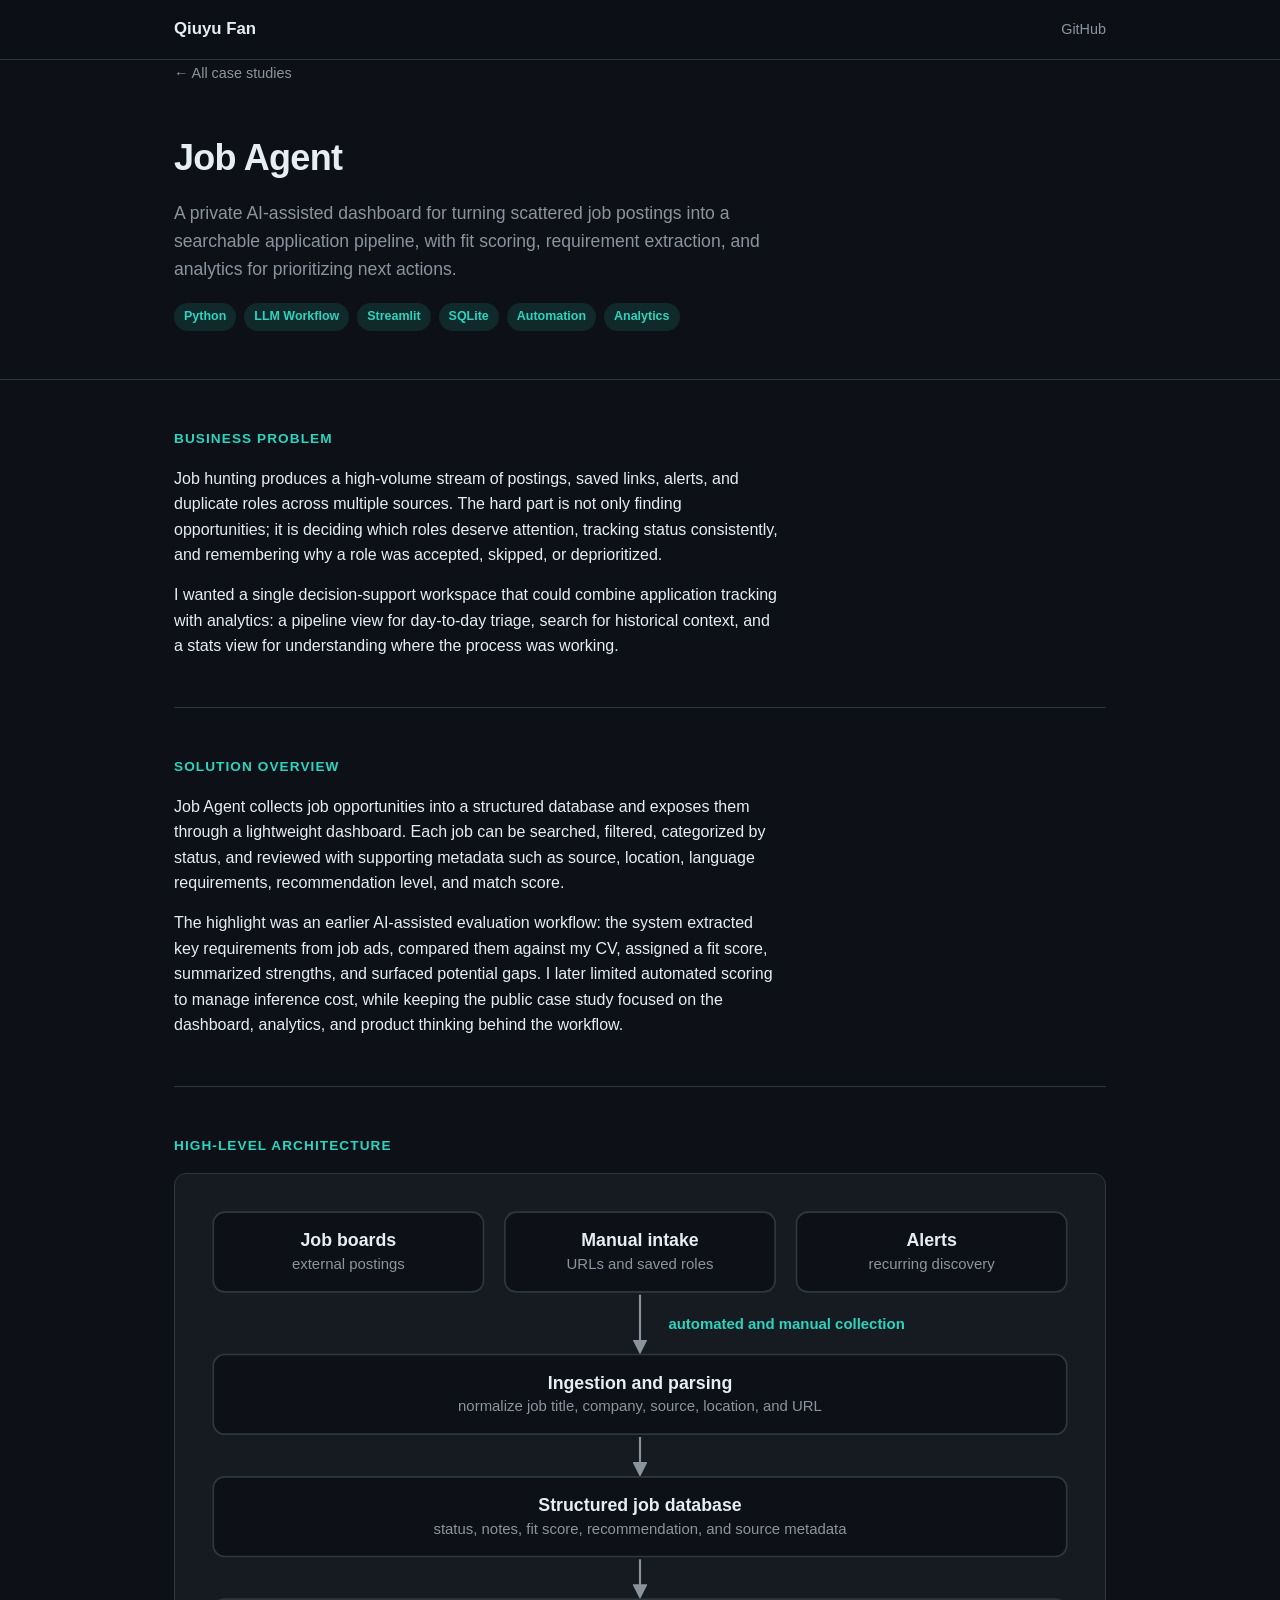
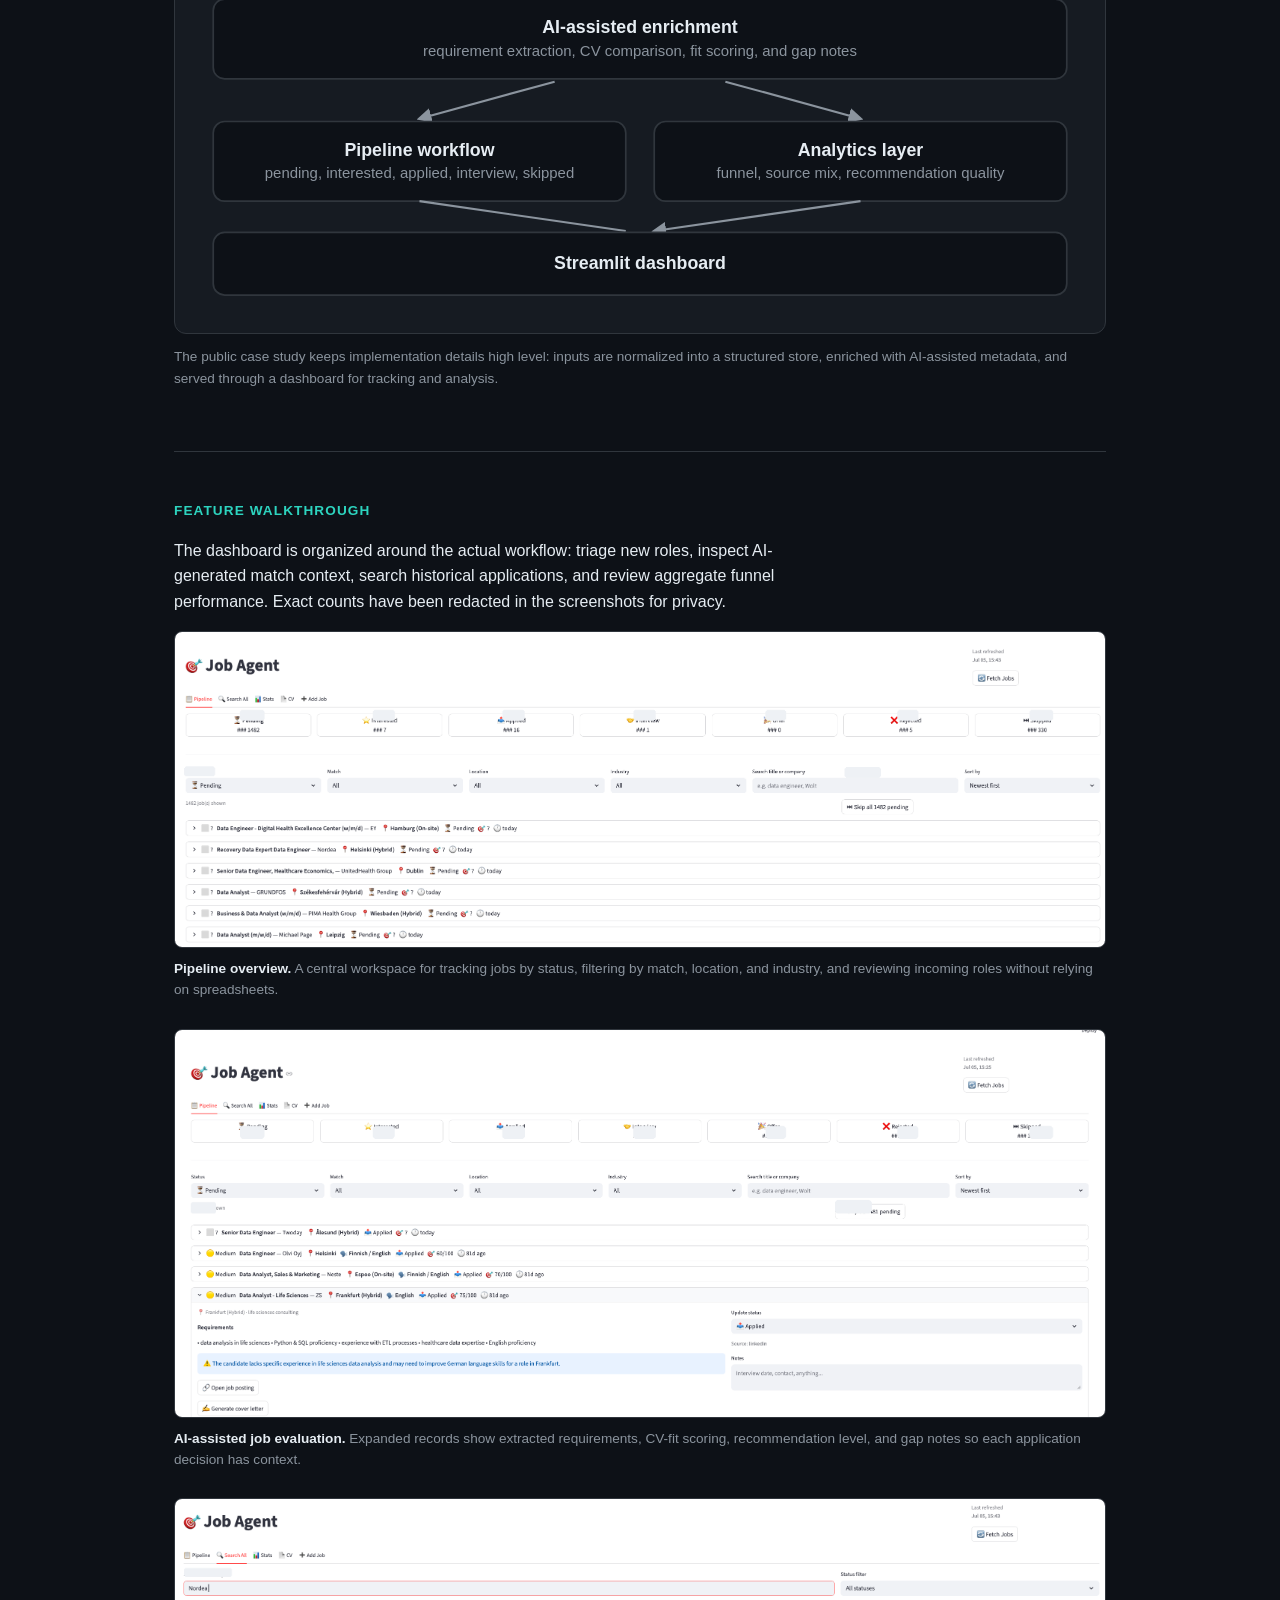
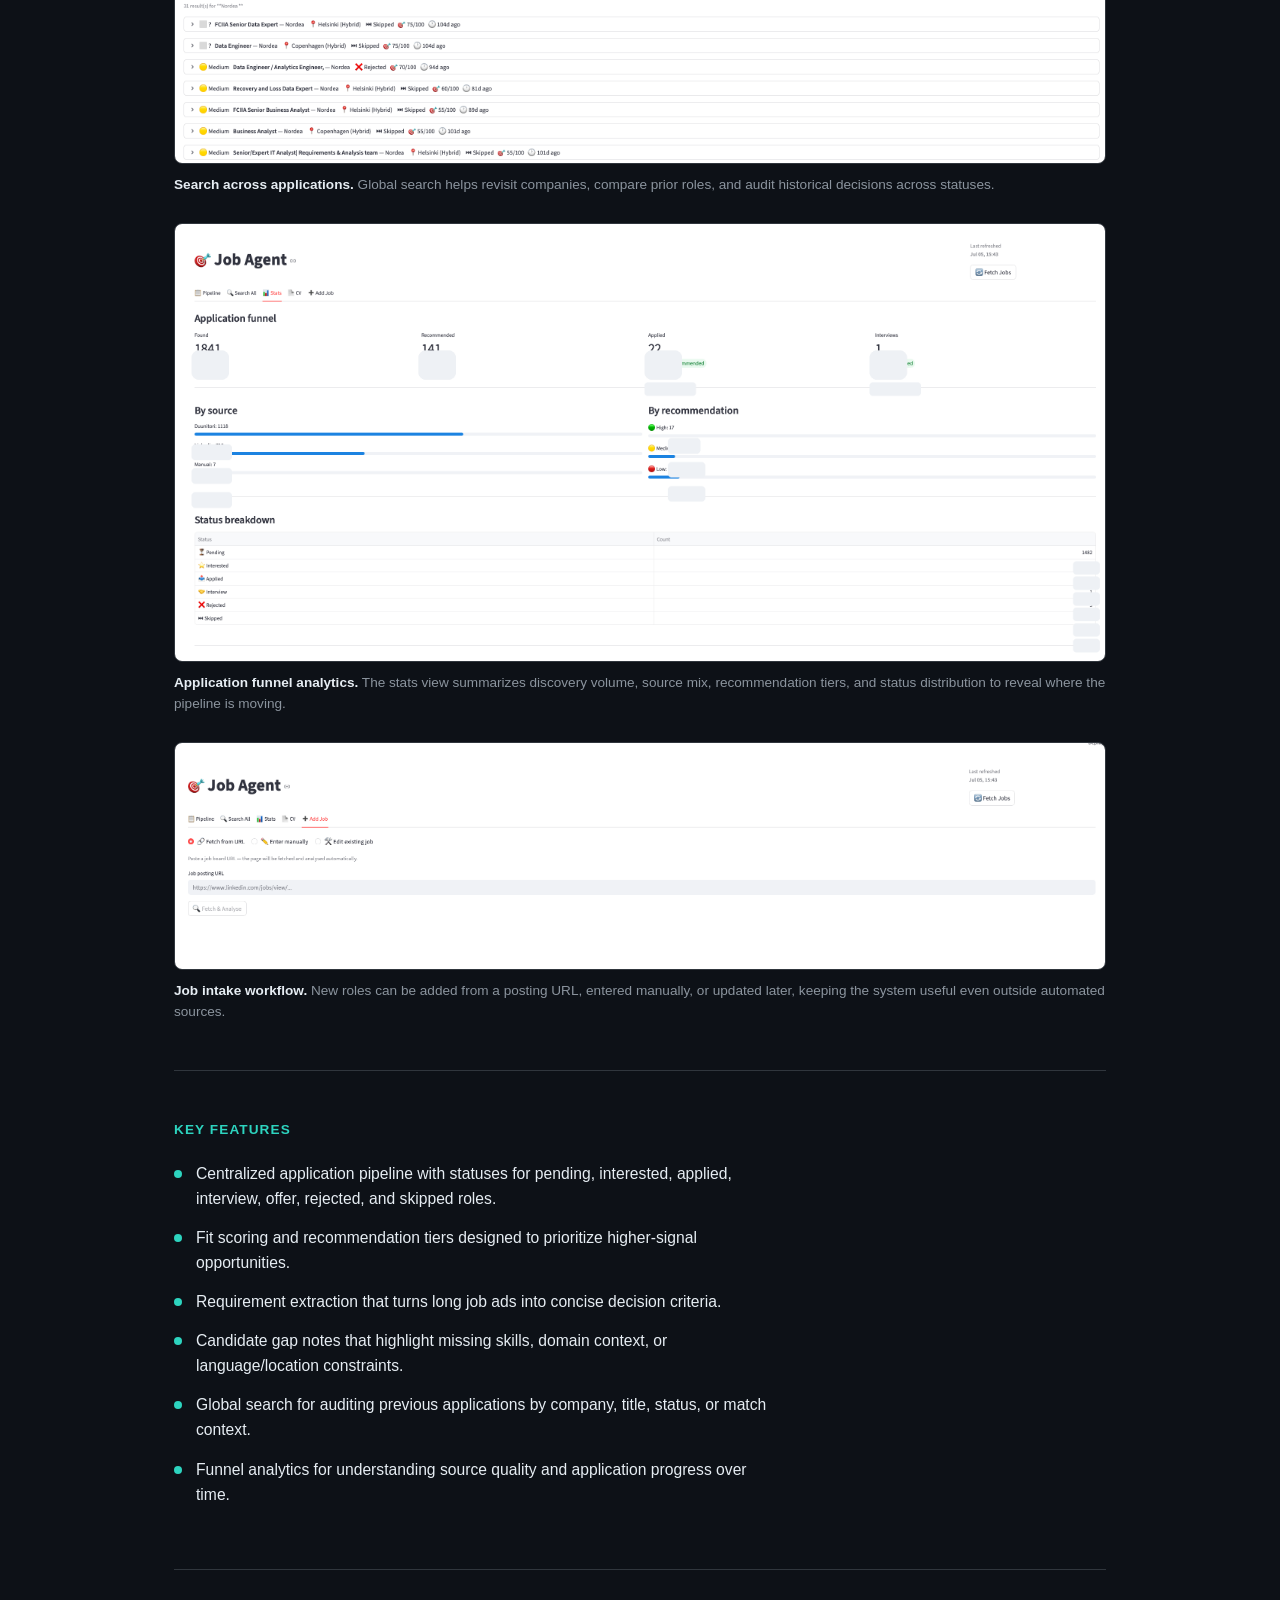
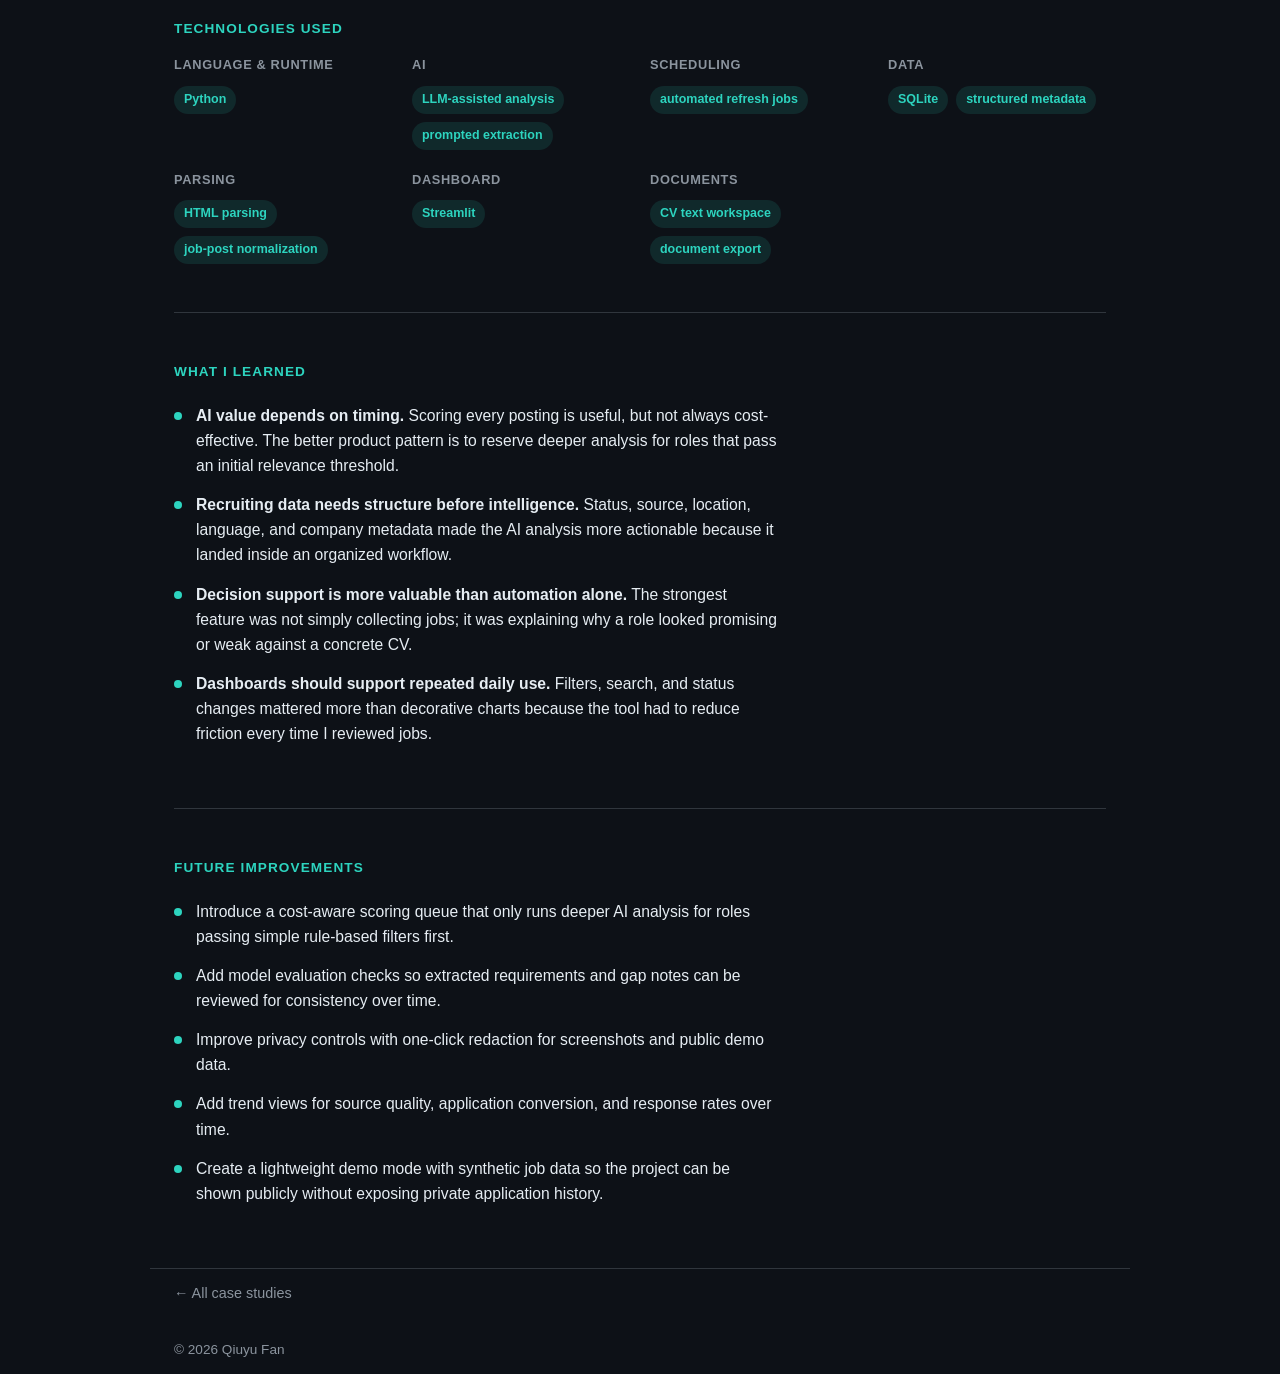
==== projects/job-agent.html @ d9a3be6d "Build portfolio homepage and Job Agent case study Adds a minimal dark-themed homepage with a case-st" ====
<!DOCTYPE html>
<html lang="en">
<head>
  <meta charset="UTF-8">
  <meta name="viewport" content="width=device-width, initial-scale=1.0">
  <title>Job Agent — Case Study | Qiuyu Fan</title>
  <meta name="description" content="Case study: a private AI-assisted dashboard for job discovery, application tracking, fit scoring, and pipeline analytics.">
  <link rel="stylesheet" href="../css/style.css">
</head>
<body>

  <nav class="topnav">
    <div class="container topnav-inner">
      <a href="../index.html" class="brand">Qiuyu Fan</a>
      <a href="https://github.com/qiuyufan" class="topnav-link" target="_blank" rel="noopener">GitHub</a>
    </div>
  </nav>

  <div class="container">
    <a href="../index.html" class="back-link">← All case studies</a>
  </div>

  <header class="project-hero">
    <div class="container">
      <h1>Job Agent</h1>
      <p class="subtitle">
        A private AI-assisted dashboard for turning scattered job postings into
        a searchable application pipeline, with fit scoring, requirement
        extraction, and analytics for prioritizing next actions.
      </p>
      <ul class="tags">
        <li>Python</li>
        <li>LLM Workflow</li>
        <li>Streamlit</li>
        <li>SQLite</li>
        <li>Automation</li>
        <li>Analytics</li>
      </ul>
    </div>
  </header>

  <main class="container">

    <section class="proj-section">
      <h2>Business Problem</h2>
      <div class="section-body">
        <p>
          Job hunting produces a high-volume stream of postings, saved links,
          alerts, and duplicate roles across multiple sources. The hard part is
          not only finding opportunities; it is deciding which roles deserve
          attention, tracking status consistently, and remembering why a role was
          accepted, skipped, or deprioritized.
        </p>
        <p>
          I wanted a single decision-support workspace that could combine
          application tracking with analytics: a pipeline view for day-to-day
          triage, search for historical context, and a stats view for understanding
          where the process was working.
        </p>
      </div>
    </section>

    <section class="proj-section">
      <h2>Solution Overview</h2>
      <div class="section-body">
        <p>
          Job Agent collects job opportunities into a structured database and
          exposes them through a lightweight dashboard. Each job can be searched,
          filtered, categorized by status, and reviewed with supporting metadata
          such as source, location, language requirements, recommendation level,
          and match score.
        </p>
        <p>
          The highlight was an earlier AI-assisted evaluation workflow: the system
          extracted key requirements from job ads, compared them against my CV,
          assigned a fit score, summarized strengths, and surfaced potential gaps.
          I later limited automated scoring to manage inference cost, while keeping
          the public case study focused on the dashboard, analytics, and product
          thinking behind the workflow.
        </p>
      </div>
    </section>

    <section class="proj-section">
      <h2>High-Level Architecture</h2>
      <div class="architecture-diagram">
        <svg viewBox="0 0 620 500" xmlns="http://www.w3.org/2000/svg" role="img" aria-label="High-level architecture diagram showing job sources flowing into an ingestion layer, a structured database, an AI enrichment layer, and a Streamlit dashboard.">
          <style>
            .b-box { fill: var(--bg); stroke: var(--border); stroke-width: 1.2; }
            .b-title { fill: var(--text); font-size: 12.5px; font-weight: 600; font-family: -apple-system, BlinkMacSystemFont, "Segoe UI", Roboto, Arial, sans-serif; }
            .b-sub { fill: var(--muted); font-size: 10.5px; font-family: -apple-system, BlinkMacSystemFont, "Segoe UI", Roboto, Arial, sans-serif; }
            .b-arrow { stroke: var(--muted); stroke-width: 1.5; fill: none; }
            .b-note { fill: var(--accent); font-size: 10.5px; font-weight: 600; font-family: -apple-system, BlinkMacSystemFont, "Segoe UI", Roboto, Arial, sans-serif; }
          </style>
          <defs>
            <marker id="arrow" viewBox="0 0 10 10" refX="8" refY="5" markerWidth="7" markerHeight="7" orient="auto-start-reverse">
              <path d="M 0 0 L 10 5 L 0 10 z" fill="var(--muted)" />
            </marker>
          </defs>

          <!-- Row 1: sources -->
          <rect class="b-box" x="10" y="10" width="190" height="56" rx="8" />
          <text class="b-title" x="105" y="34" text-anchor="middle">Job boards</text>
          <text class="b-sub" x="105" y="50" text-anchor="middle">external postings</text>

          <rect class="b-box" x="215" y="10" width="190" height="56" rx="8" />
          <text class="b-title" x="310" y="34" text-anchor="middle">Manual intake</text>
          <text class="b-sub" x="310" y="50" text-anchor="middle">URLs and saved roles</text>

          <rect class="b-box" x="420" y="10" width="190" height="56" rx="8" />
          <text class="b-title" x="515" y="34" text-anchor="middle">Alerts</text>
          <text class="b-sub" x="515" y="50" text-anchor="middle">recurring discovery</text>

          <!-- arrow row1 -> row2 -->
          <line class="b-arrow" x1="310" y1="68" x2="310" y2="108" marker-end="url(#arrow)" />
          <text class="b-note" x="330" y="92">automated and manual collection</text>

          <!-- Row 2: email_reader.py -->
          <rect class="b-box" x="10" y="110" width="600" height="56" rx="8" />
          <text class="b-title" x="310" y="134" text-anchor="middle">Ingestion and parsing</text>
          <text class="b-sub" x="310" y="150" text-anchor="middle">normalize job title, company, source, location, and URL</text>

          <line class="b-arrow" x1="310" y1="168" x2="310" y2="194" marker-end="url(#arrow)" />

          <!-- Row 3: jobs.db -->
          <rect class="b-box" x="10" y="196" width="600" height="56" rx="8" />
          <text class="b-title" x="310" y="220" text-anchor="middle">Structured job database</text>
          <text class="b-sub" x="310" y="236" text-anchor="middle">status, notes, fit score, recommendation, and source metadata</text>

          <line class="b-arrow" x1="310" y1="254" x2="310" y2="280" marker-end="url(#arrow)" />

          <rect class="b-box" x="10" y="282" width="600" height="56" rx="8" />
          <text class="b-title" x="310" y="306" text-anchor="middle">AI-assisted enrichment</text>
          <text class="b-sub" x="310" y="322" text-anchor="middle">requirement extraction, CV comparison, fit scoring, and gap notes</text>

          <!-- branch arrows -->
          <path class="b-arrow" d="M 250 340 L 155 366" marker-end="url(#arrow)" />
          <path class="b-arrow" d="M 370 340 L 465 366" marker-end="url(#arrow)" />

          <!-- Row 5: branch -->
          <rect class="b-box" x="10" y="368" width="290" height="56" rx="8" />
          <text class="b-title" x="155" y="392" text-anchor="middle">Pipeline workflow</text>
          <text class="b-sub" x="155" y="408" text-anchor="middle">pending, interested, applied, interview, skipped</text>

          <rect class="b-box" x="320" y="368" width="290" height="56" rx="8" />
          <text class="b-title" x="465" y="392" text-anchor="middle">Analytics layer</text>
          <text class="b-sub" x="465" y="408" text-anchor="middle">funnel, source mix, recommendation quality</text>

          <!-- merge arrows into dashboard -->
          <path class="b-arrow" d="M 155 424 L 300 445" />
          <path class="b-arrow" d="M 465 424 L 320 445" marker-end="url(#arrow)" />

          <!-- Row 6: dashboard.py -->
          <rect class="b-box" x="10" y="446" width="600" height="44" rx="8" />
          <text class="b-title" x="310" y="472" text-anchor="middle">Streamlit dashboard</text>
        </svg>
      </div>
      <p class="architecture-note">
        The public case study keeps implementation details high level: inputs are
        normalized into a structured store, enriched with AI-assisted metadata,
        and served through a dashboard for tracking and analysis.
      </p>
    </section>

    <section class="proj-section">
      <h2>Feature Walkthrough</h2>
      <div class="section-body">
        <p>
          The dashboard is organized around the actual workflow: triage new roles,
          inspect AI-generated match context, search historical applications, and
          review aggregate funnel performance. Exact counts have been redacted in
          the screenshots for privacy.
        </p>
      </div>
      <div class="screenshot-grid screenshot-grid-wide">
        <div class="screenshot-slot screenshot-feature">
          <figure>
            <img src="../assets/img/job-agent/pipeline-overview.png" alt="Job Agent pipeline overview with status cards, filters, search box, and job rows.">
            <figcaption><strong>Pipeline overview.</strong> A central workspace for tracking jobs by status, filtering by match, location, and industry, and reviewing incoming roles without relying on spreadsheets.</figcaption>
          </figure>
        </div>
        <div class="screenshot-slot screenshot-feature">
          <figure>
            <img src="../assets/img/job-agent/pipeline-ai-evaluation.png" alt="Expanded job record showing extracted requirements, match score, status controls, and candidate gap note.">
            <figcaption><strong>AI-assisted job evaluation.</strong> Expanded records show extracted requirements, CV-fit scoring, recommendation level, and gap notes so each application decision has context.</figcaption>
          </figure>
        </div>
        <div class="screenshot-slot screenshot-feature">
          <figure>
            <img src="../assets/img/job-agent/search-history.png" alt="Search page showing historical job results filtered by company keyword.">
            <figcaption><strong>Search across applications.</strong> Global search helps revisit companies, compare prior roles, and audit historical decisions across statuses.</figcaption>
          </figure>
        </div>
        <div class="screenshot-slot screenshot-feature">
          <figure>
            <img src="../assets/img/job-agent/analytics-funnel.png" alt="Stats page showing application funnel, source breakdown, recommendation breakdown, and status table.">
            <figcaption><strong>Application funnel analytics.</strong> The stats view summarizes discovery volume, source mix, recommendation tiers, and status distribution to reveal where the pipeline is moving.</figcaption>
          </figure>
        </div>
        <div class="screenshot-slot screenshot-feature">
          <figure>
            <img src="../assets/img/job-agent/job-intake.png" alt="Add job page with options to fetch from URL, enter manually, or edit an existing job.">
            <figcaption><strong>Job intake workflow.</strong> New roles can be added from a posting URL, entered manually, or updated later, keeping the system useful even outside automated sources.</figcaption>
          </figure>
        </div>
      </div>
    </section>

    <section class="proj-section">
      <h2>Key Features</h2>
      <ul class="value-list">
        <li>Centralized application pipeline with statuses for pending, interested, applied, interview, offer, rejected, and skipped roles.</li>
        <li>Fit scoring and recommendation tiers designed to prioritize higher-signal opportunities.</li>
        <li>Requirement extraction that turns long job ads into concise decision criteria.</li>
        <li>Candidate gap notes that highlight missing skills, domain context, or language/location constraints.</li>
        <li>Global search for auditing previous applications by company, title, status, or match context.</li>
        <li>Funnel analytics for understanding source quality and application progress over time.</li>
      </ul>
    </section>

    <section class="proj-section">
      <h2>Technologies Used</h2>
      <div class="tech-groups">
        <div class="tech-group">
          <h4>Language &amp; Runtime</h4>
          <ul><li>Python</li></ul>
        </div>
        <div class="tech-group">
          <h4>AI</h4>
          <ul><li>LLM-assisted analysis</li><li>prompted extraction</li></ul>
        </div>
        <div class="tech-group">
          <h4>Scheduling</h4>
          <ul><li>automated refresh jobs</li></ul>
        </div>
        <div class="tech-group">
          <h4>Data</h4>
          <ul><li>SQLite</li><li>structured metadata</li></ul>
        </div>
        <div class="tech-group">
          <h4>Parsing</h4>
          <ul><li>HTML parsing</li><li>job-post normalization</li></ul>
        </div>
        <div class="tech-group">
          <h4>Dashboard</h4>
          <ul><li>Streamlit</li></ul>
        </div>
        <div class="tech-group">
          <h4>Documents</h4>
          <ul><li>CV text workspace</li><li>document export</li></ul>
        </div>
      </div>
    </section>

    <section class="proj-section">
      <h2>What I Learned</h2>
      <ul class="value-list">
        <li><strong>AI value depends on timing.</strong> Scoring every posting is useful, but not always cost-effective. The better product pattern is to reserve deeper analysis for roles that pass an initial relevance threshold.</li>
        <li><strong>Recruiting data needs structure before intelligence.</strong> Status, source, location, language, and company metadata made the AI analysis more actionable because it landed inside an organized workflow.</li>
        <li><strong>Decision support is more valuable than automation alone.</strong> The strongest feature was not simply collecting jobs; it was explaining why a role looked promising or weak against a concrete CV.</li>
        <li><strong>Dashboards should support repeated daily use.</strong> Filters, search, and status changes mattered more than decorative charts because the tool had to reduce friction every time I reviewed jobs.</li>
      </ul>
    </section>

    <section class="proj-section">
      <h2>Future Improvements</h2>
      <ul class="lessons-list">
        <li>Introduce a cost-aware scoring queue that only runs deeper AI analysis for roles passing simple rule-based filters first.</li>
        <li>Add model evaluation checks so extracted requirements and gap notes can be reviewed for consistency over time.</li>
        <li>Improve privacy controls with one-click redaction for screenshots and public demo data.</li>
        <li>Add trend views for source quality, application conversion, and response rates over time.</li>
        <li>Create a lightweight demo mode with synthetic job data so the project can be shown publicly without exposing private application history.</li>
      </ul>
    </section>

  </main>

  <footer class="container">
    <p><a href="../index.html" class="back-link">← All case studies</a></p>
    <p>&copy; <span id="year"></span> Qiuyu Fan</p>
  </footer>

  <script>
    document.getElementById('year').textContent = new Date().getFullYear();
  </script>
</body>
</html>
---- css/style.css ----
:root {
  --bg: #0d1117;
  --bg-alt: #161b22;
  --border: #30363d;
  --text: #e6edf3;
  --muted: #8b949e;
  --accent: #2dd4bf;
  --accent-dim: rgba(45, 212, 191, 0.12);
  --max-width: 980px;
}

* {
  box-sizing: border-box;
}

html {
  scroll-behavior: smooth;
}

body {
  margin: 0;
  background: var(--bg);
  color: var(--text);
  font-family: -apple-system, BlinkMacSystemFont, "Segoe UI", Roboto, Helvetica, Arial, sans-serif;
  line-height: 1.6;
  -webkit-font-smoothing: antialiased;
}

.container {
  max-width: var(--max-width);
  margin: 0 auto;
  padding: 0 24px;
}

/* Top nav */

.topnav {
  border-bottom: 1px solid var(--border);
  position: sticky;
  top: 0;
  background: rgba(13, 17, 23, 0.85);
  backdrop-filter: blur(8px);
  z-index: 10;
}

.topnav-inner {
  display: flex;
  align-items: center;
  justify-content: space-between;
  padding-top: 16px;
  padding-bottom: 16px;
}

.brand {
  color: var(--text);
  text-decoration: none;
  font-weight: 700;
  font-size: 1.05rem;
}

.topnav-link {
  color: var(--muted);
  text-decoration: none;
  font-size: 0.9rem;
  font-weight: 500;
}

.topnav-link:hover {
  color: var(--accent);
}

/* Hero */

.hero {
  padding: 64px 0 64px;
  border-bottom: 1px solid var(--border);
}

.eyebrow {
  margin: 0 0 4px;
  color: var(--accent);
  font-size: 0.95rem;
  font-weight: 600;
  letter-spacing: 0.02em;
}

.hero h1 {
  margin: 0;
  font-size: 3rem;
  font-weight: 700;
  letter-spacing: -0.02em;
}

.role {
  margin: 8px 0 20px;
  font-size: 1.25rem;
  color: var(--muted);
  font-weight: 500;
}

.lede {
  max-width: 60ch;
  color: var(--text);
  font-size: 1.05rem;
}

.stack-strip {
  margin: 20px 0 28px;
  color: var(--muted);
  font-size: 0.9rem;
  letter-spacing: 0.01em;
}

.links {
  display: flex;
  gap: 12px;
}

.btn {
  display: inline-block;
  padding: 10px 20px;
  border-radius: 8px;
  border: 1px solid var(--border);
  color: var(--text);
  text-decoration: none;
  font-size: 0.95rem;
  font-weight: 500;
  transition: border-color 0.15s ease, background 0.15s ease;
}

.btn:hover {
  border-color: var(--accent);
  background: var(--bg-alt);
}

.btn-primary {
  background: var(--accent);
  border-color: var(--accent);
  color: #0d1117;
  font-weight: 600;
}

.btn-primary:hover {
  background: var(--accent);
  opacity: 0.9;
}

/* Projects */

main {
  padding: 64px 0 32px;
}

h2 {
  font-size: 1.5rem;
  margin: 0 0 24px;
}

.grid {
  display: grid;
  grid-template-columns: repeat(auto-fit, minmax(280px, 1fr));
  gap: 20px;
}

.card {
  background: var(--bg-alt);
  border: 1px solid var(--border);
  border-radius: 12px;
  padding: 24px;
  transition: border-color 0.15s ease, transform 0.15s ease;
}

.card:hover {
  border-color: var(--accent);
  transform: translateY(-2px);
}

.card h3 {
  margin: 0 0 12px;
  font-size: 1.15rem;
}

.card p {
  margin: 0 0 16px;
  color: var(--muted);
  font-size: 0.95rem;
}

.card p em {
  color: var(--text);
  font-style: normal;
  font-weight: 600;
}

/* Project card (links to case study page) */

.project-card {
  display: block;
  background: var(--bg-alt);
  border: 1px solid var(--border);
  border-radius: 12px;
  padding: 24px;
  text-decoration: none;
  color: inherit;
  transition: border-color 0.15s ease, transform 0.15s ease;
}

.project-card:hover {
  border-color: var(--accent);
  transform: translateY(-2px);
}

.project-card h3 {
  margin: 0 0 12px;
  font-size: 1.15rem;
  color: var(--text);
}

.project-card p {
  margin: 0 0 16px;
  color: var(--muted);
  font-size: 0.95rem;
}

.card-cta {
  display: inline-block;
  margin-top: 4px;
  color: var(--accent);
  font-size: 0.9rem;
  font-weight: 600;
}

.tags {
  list-style: none;
  display: flex;
  flex-wrap: wrap;
  gap: 8px;
  margin: 0;
  padding: 0;
}

.tags li {
  background: var(--accent-dim);
  color: var(--accent);
  font-size: 0.78rem;
  font-weight: 600;
  padding: 4px 10px;
  border-radius: 999px;
}

.more-note {
  margin-top: 24px;
  color: var(--muted);
  font-size: 0.9rem;
  font-style: italic;
}

/* Footer */

footer {
  padding: 32px 0 64px;
  color: var(--muted);
  font-size: 0.85rem;
  border-top: 1px solid var(--border);
  margin-top: 32px;
}

/* Case study page */

.back-link {
  display: inline-block;
  margin-bottom: 20px;
  color: var(--muted);
  text-decoration: none;
  font-size: 0.9rem;
  font-weight: 500;
}

.back-link:hover {
  color: var(--accent);
}

.project-hero {
  padding: 24px 0 48px;
  border-bottom: 1px solid var(--border);
}

.project-hero h1 {
  margin: 0 0 12px;
  font-size: 2.25rem;
  letter-spacing: -0.02em;
}

.project-hero .subtitle {
  margin: 0 0 20px;
  color: var(--muted);
  font-size: 1.1rem;
  max-width: 60ch;
}

.proj-section {
  padding: 48px 0;
  border-bottom: 1px solid var(--border);
}

.proj-section:last-of-type {
  border-bottom: none;
}

.proj-section h2 {
  margin: 0 0 8px;
  font-size: 0.85rem;
  font-weight: 700;
  text-transform: uppercase;
  letter-spacing: 0.08em;
  color: var(--accent);
}

.proj-section .section-body {
  margin-top: 16px;
  color: var(--text);
  font-size: 1rem;
  max-width: 68ch;
}

.proj-section .section-body p {
  margin: 0 0 14px;
}

.proj-section .section-body p:last-child {
  margin-bottom: 0;
}

/* Architecture diagram */

.architecture-diagram {
  margin-top: 16px;
  padding: 24px;
  background: var(--bg-alt);
  border: 1px solid var(--border);
  border-radius: 12px;
}

.architecture-diagram svg {
  width: 100%;
  height: auto;
  display: block;
}

.architecture-note {
  margin-top: 12px;
  color: var(--muted);
  font-size: 0.85rem;
}

/* Dashboard screenshots */

.screenshot-grid {
  display: grid;
  grid-template-columns: repeat(auto-fit, minmax(260px, 1fr));
  gap: 20px;
  margin-top: 16px;
}

.screenshot-grid-wide {
  grid-template-columns: 1fr;
  gap: 28px;
}

.screenshot-slot figure {
  margin: 0;
}

.screenshot-placeholder {
  aspect-ratio: 16 / 10;
  border: 1px dashed var(--border);
  border-radius: 10px;
  background: var(--bg-alt);
  display: flex;
  align-items: center;
  justify-content: center;
  text-align: center;
  color: var(--muted);
  font-size: 0.85rem;
  padding: 16px;
}

.screenshot-slot img {
  width: 100%;
  border-radius: 8px;
  border: 1px solid var(--border);
  display: block;
  background: #fff;
}

.screenshot-slot figcaption {
  margin-top: 10px;
  color: var(--muted);
  font-size: 0.85rem;
  text-align: left;
  line-height: 1.55;
}

.screenshot-slot figcaption strong {
  color: var(--text);
}

/* Technologies */

.tech-groups {
  margin-top: 16px;
  display: grid;
  grid-template-columns: repeat(auto-fit, minmax(200px, 1fr));
  gap: 20px;
}

.tech-group h4 {
  margin: 0 0 10px;
  font-size: 0.8rem;
  font-weight: 600;
  color: var(--muted);
  text-transform: uppercase;
  letter-spacing: 0.05em;
}

.tech-group ul {
  list-style: none;
  display: flex;
  flex-wrap: wrap;
  gap: 8px;
  margin: 0;
  padding: 0;
}

.tech-group li {
  background: var(--accent-dim);
  color: var(--accent);
  font-size: 0.78rem;
  font-weight: 600;
  padding: 4px 10px;
  border-radius: 999px;
}

/* Business value stats */

.stat-row {
  display: grid;
  grid-template-columns: repeat(auto-fit, minmax(140px, 1fr));
  gap: 16px;
  margin-top: 16px;
}

.stat {
  background: var(--bg-alt);
  border: 1px solid var(--border);
  border-radius: 12px;
  padding: 20px 16px;
  text-align: center;
}

.stat .stat-number {
  display: block;
  font-size: 1.9rem;
  font-weight: 700;
  color: var(--accent);
}

.stat .stat-label {
  display: block;
  margin-top: 4px;
  color: var(--muted);
  font-size: 0.8rem;
}

.value-list, .lessons-list {
  margin: 20px 0 0;
  padding: 0;
  list-style: none;
  max-width: 68ch;
}

.value-list li, .lessons-list li {
  position: relative;
  padding-left: 22px;
  margin-bottom: 14px;
  color: var(--text);
  font-size: 0.98rem;
  line-height: 1.6;
}

.value-list li::before, .lessons-list li::before {
  content: "";
  position: absolute;
  left: 0;
  top: 9px;
  width: 8px;
  height: 8px;
  border-radius: 50%;
  background: var(--accent);
}

.lessons-list li strong {
  color: var(--text);
}

@media (max-width: 480px) {
  .hero {
    padding: 64px 0 48px;
  }
  .hero h1 {
    font-size: 2.25rem;
  }
  .project-hero h1 {
    font-size: 1.75rem;
  }
}
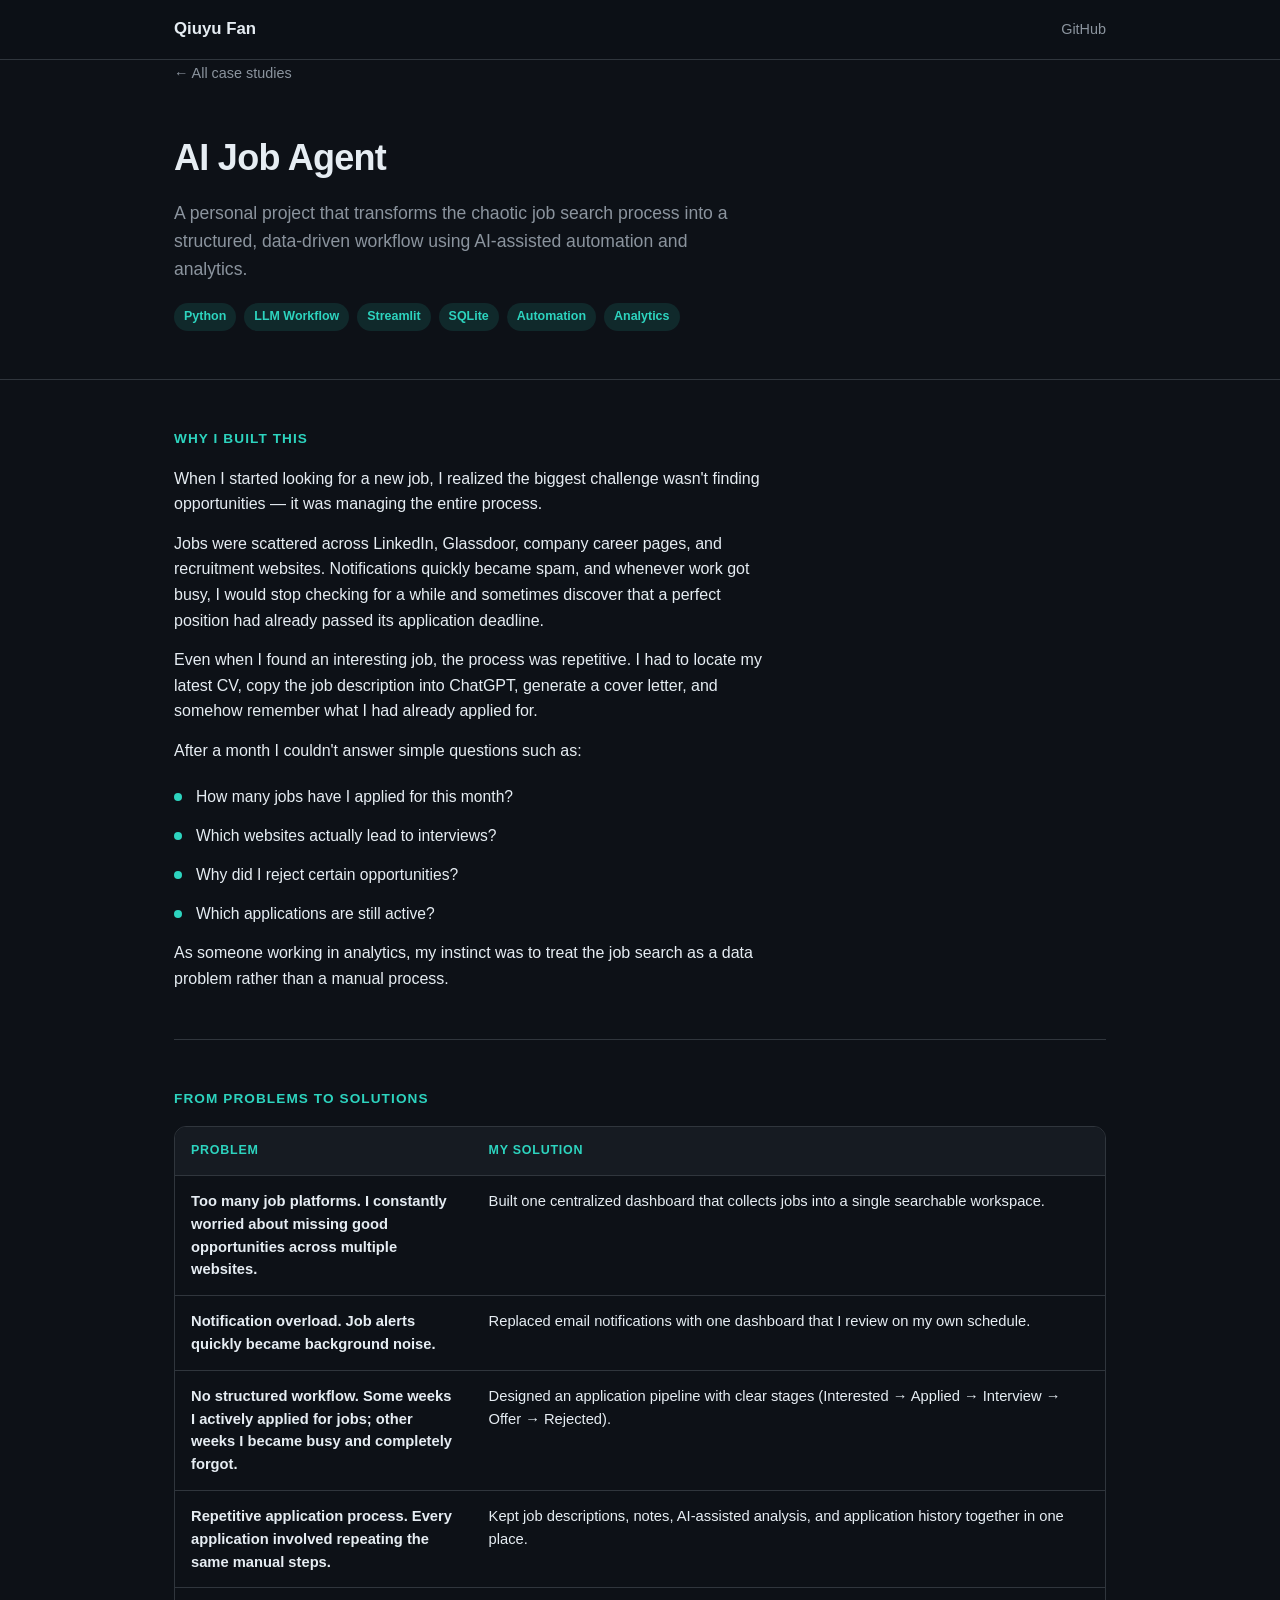
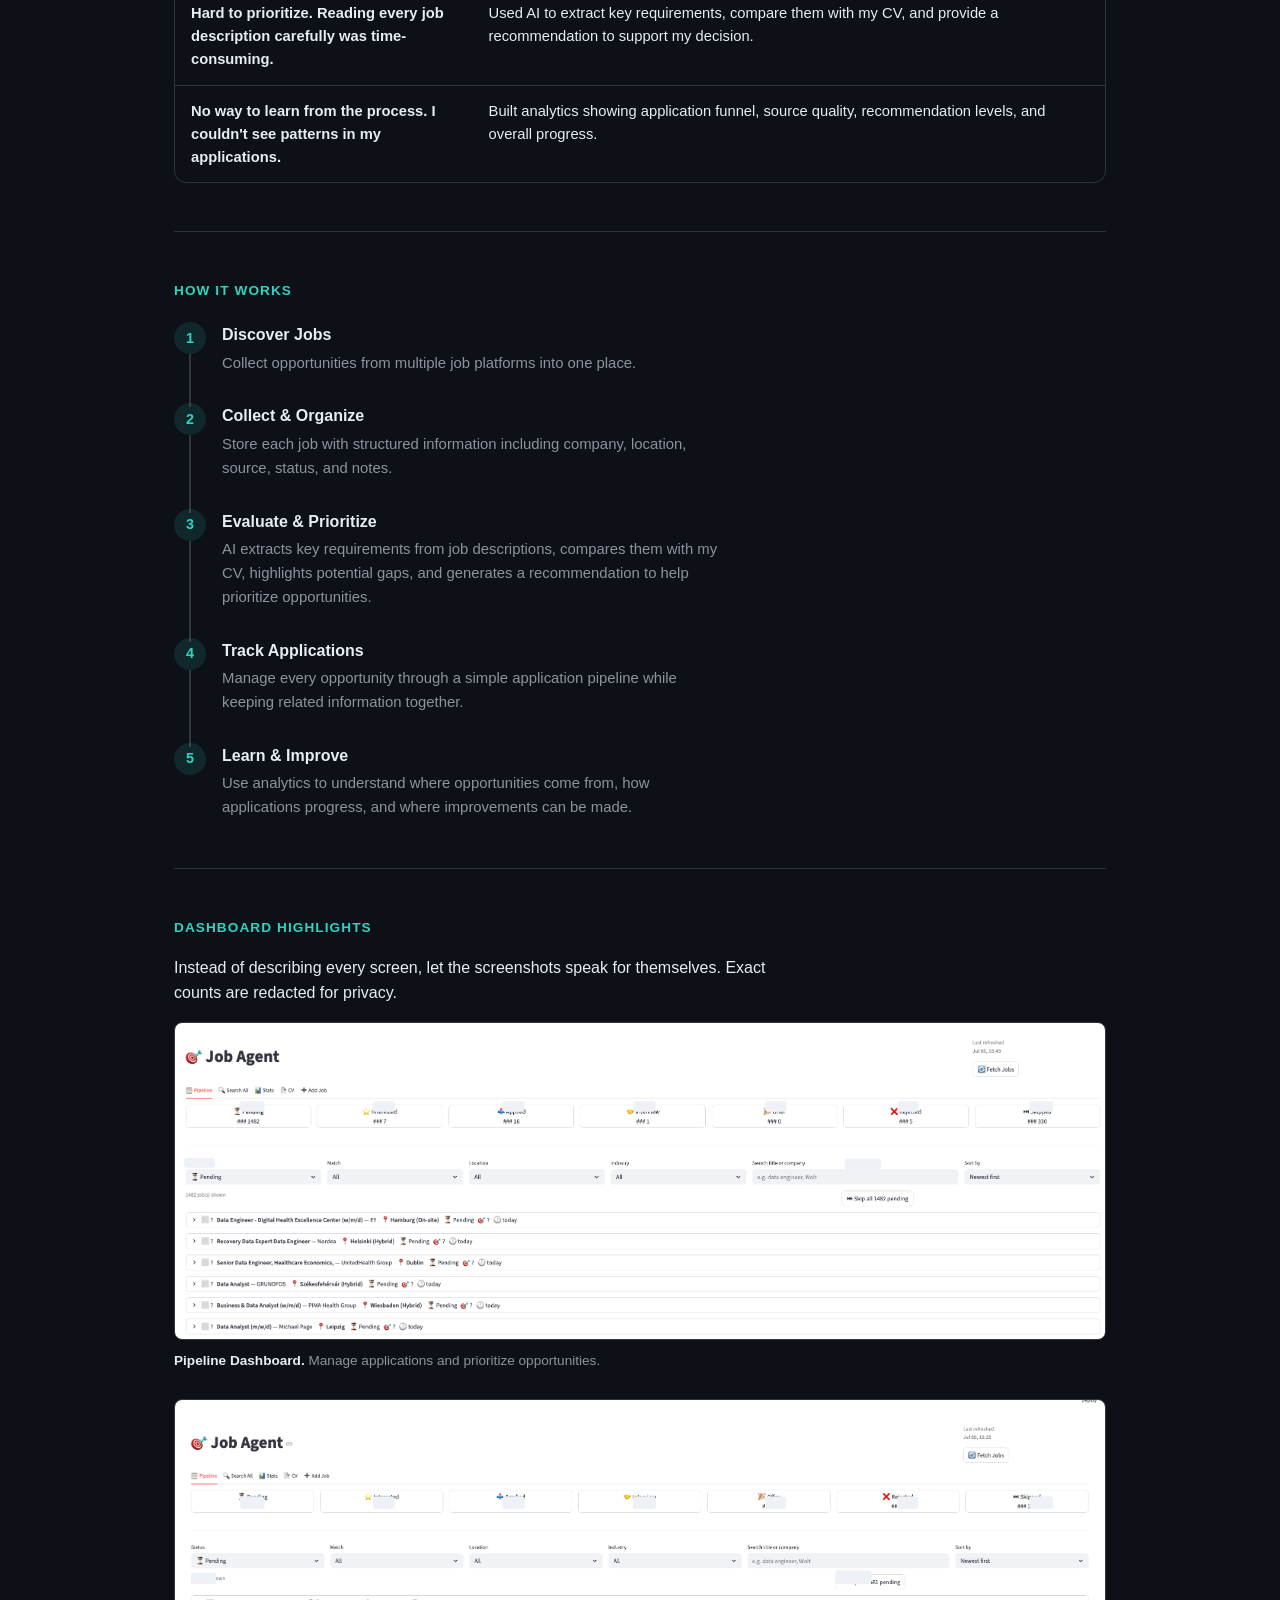
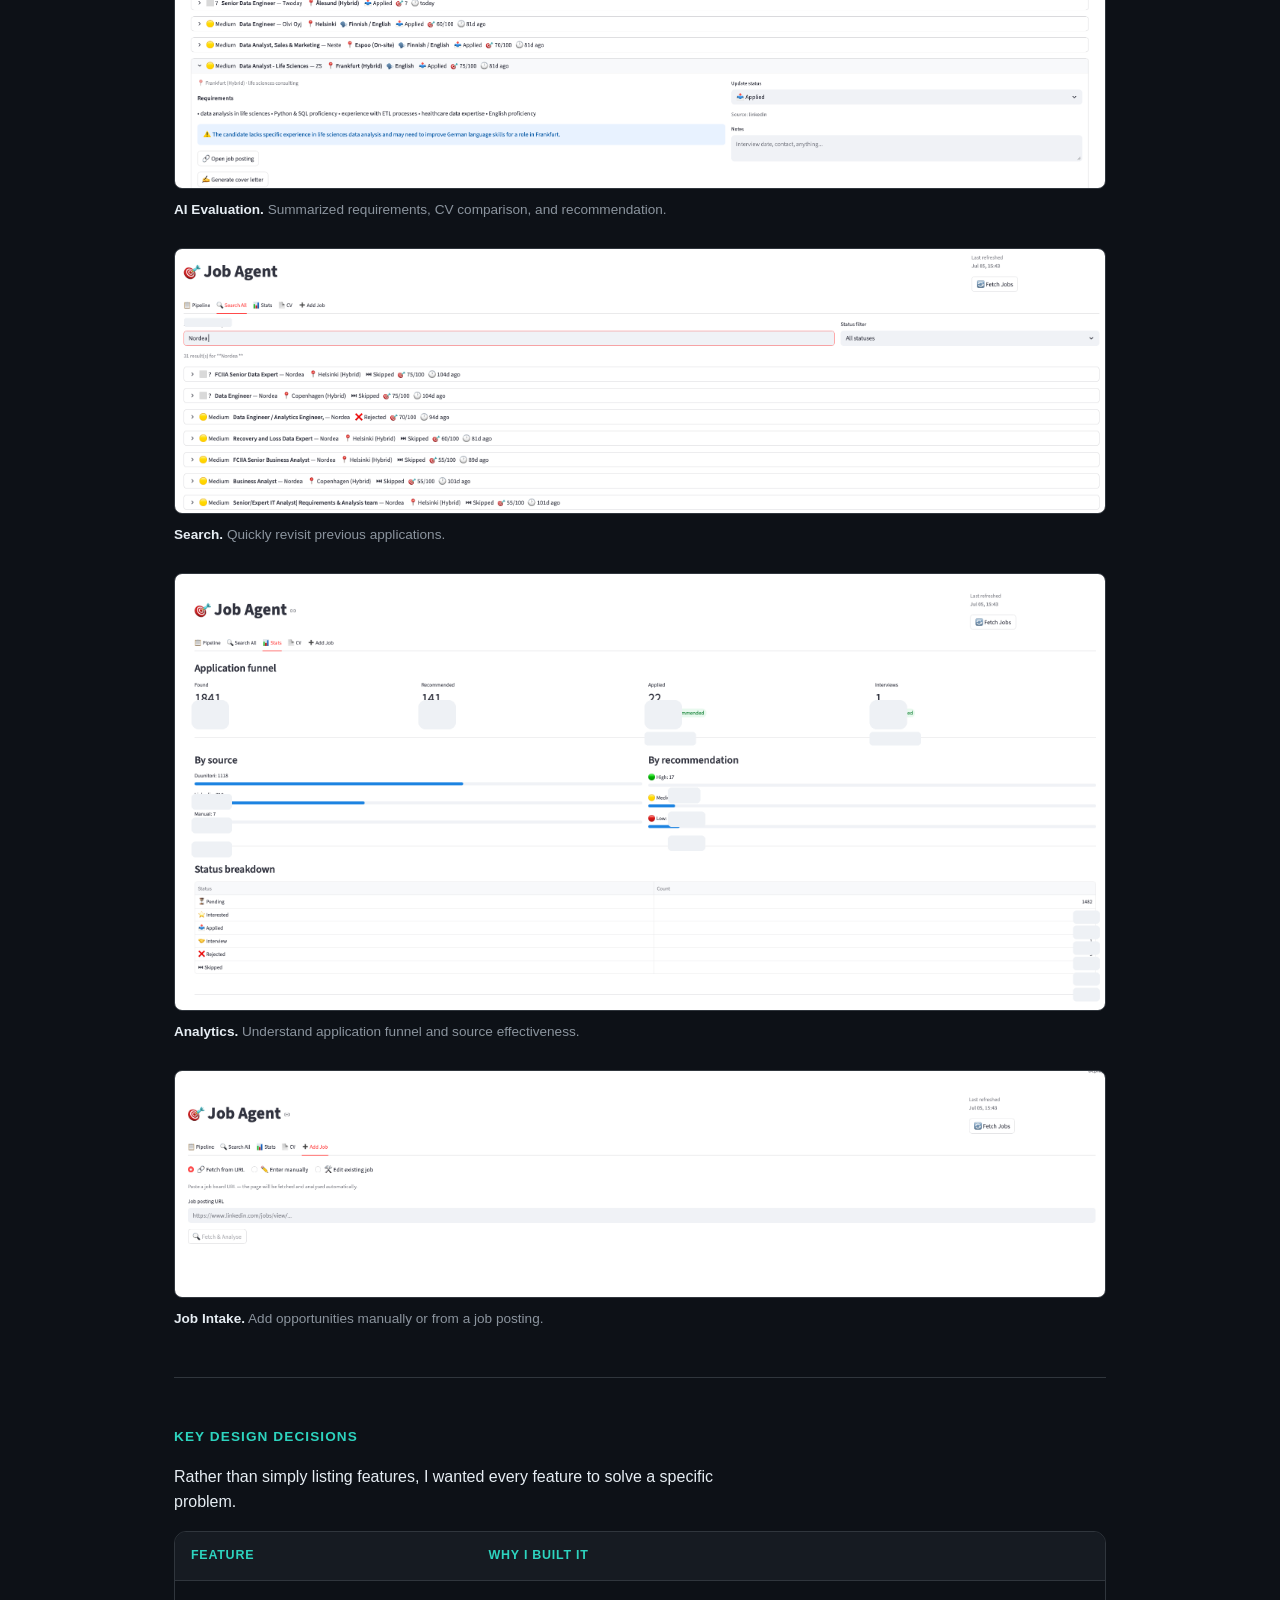
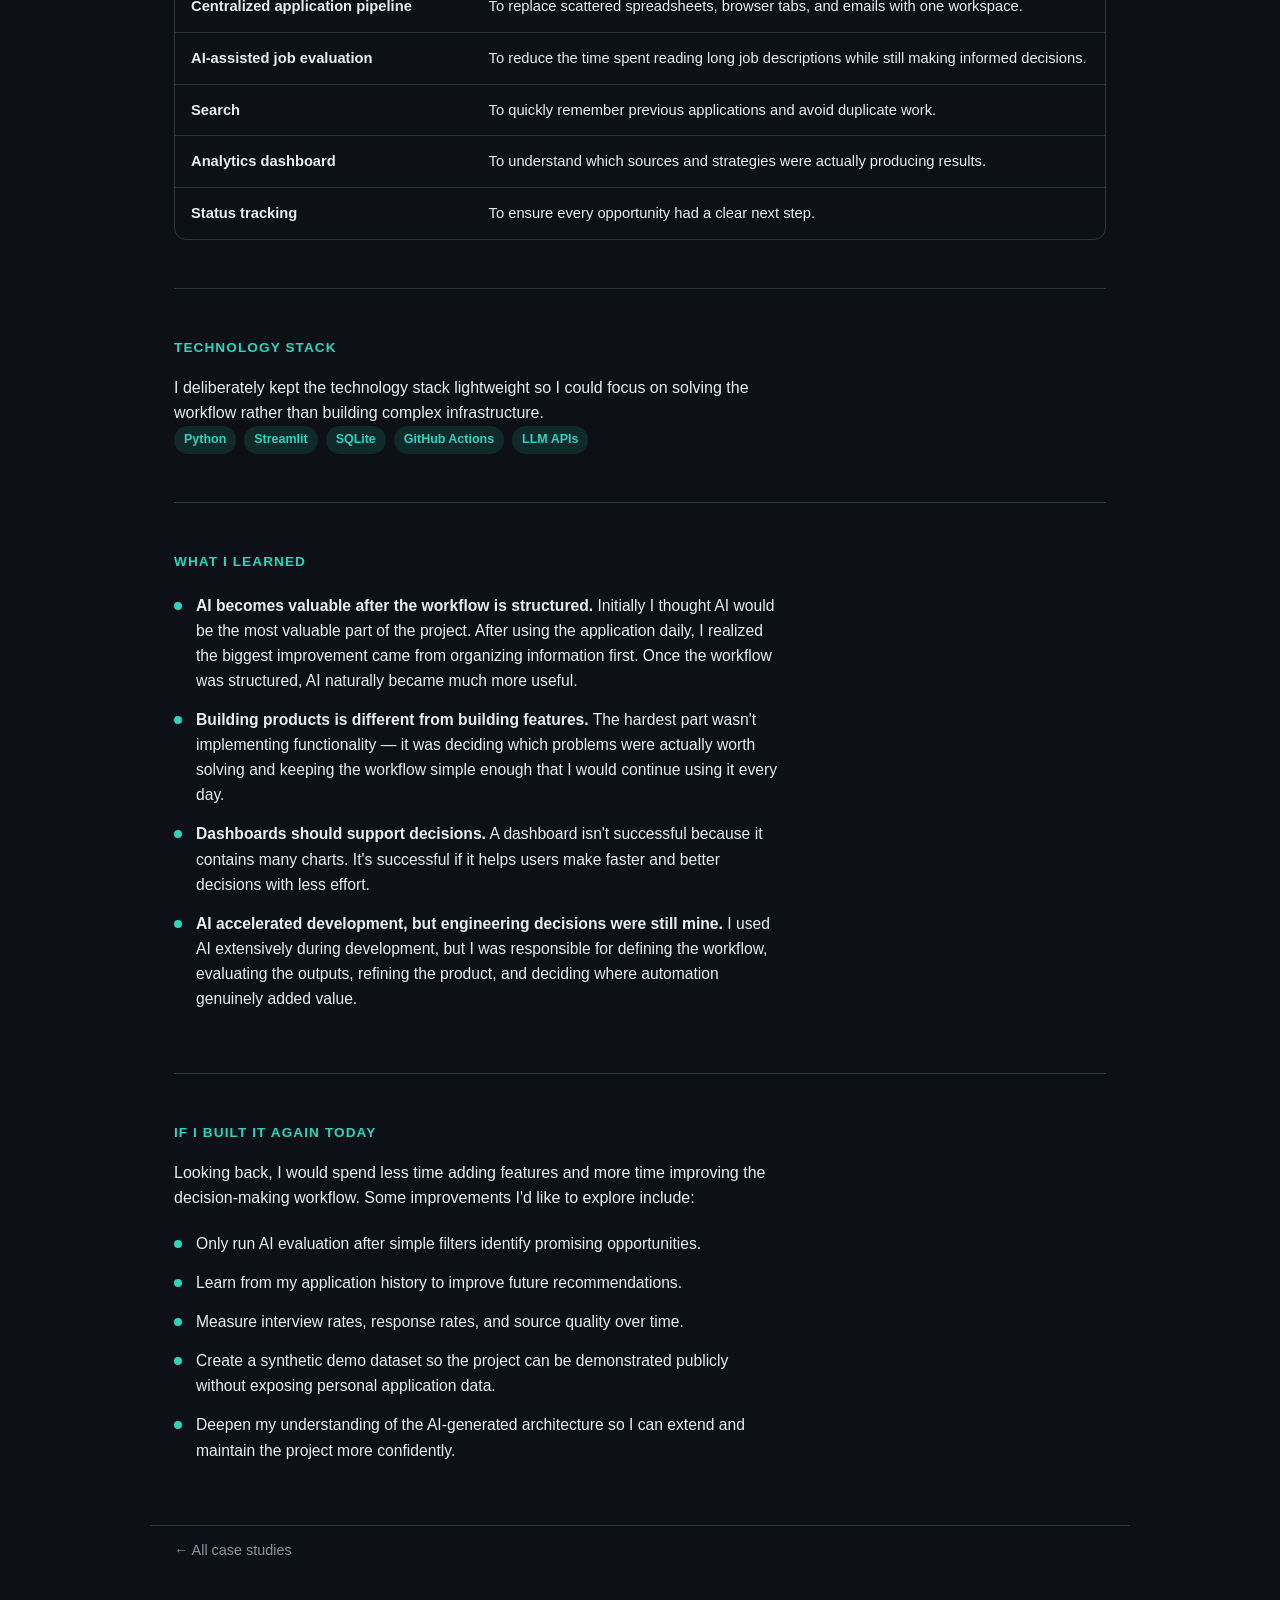
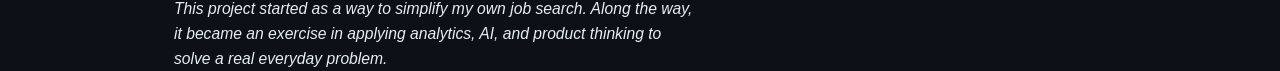
==== commit a7a7eed2: "Rewrite Job Agent case study as AI Job Agent Reframes the case study around the personal narrative (" ====
--- a/projects/job-agent.html
+++ b/projects/job-agent.html
@@ -3,8 +3,8 @@
 <head>
   <meta charset="UTF-8">
   <meta name="viewport" content="width=device-width, initial-scale=1.0">
-  <title>Job Agent — Case Study | Qiuyu Fan</title>
-  <meta name="description" content="Case study: a private AI-assisted dashboard for job discovery, application tracking, fit scoring, and pipeline analytics.">
+  <title>AI Job Agent — Case Study | Qiuyu Fan</title>
+  <meta name="description" content="Case study: a personal project that transforms the chaotic job search process into a structured, data-driven workflow using AI-assisted automation and analytics.">
   <link rel="stylesheet" href="../css/style.css">
 </head>
 <body>
@@ -22,11 +22,11 @@
 
   <header class="project-hero">
     <div class="container">
-      <h1>Job Agent</h1>
+      <h1>AI Job Agent</h1>
       <p class="subtitle">
-        A private AI-assisted dashboard for turning scattered job postings into
-        a searchable application pipeline, with fit scoring, requirement
-        extraction, and analytics for prioritizing next actions.
+        A personal project that transforms the chaotic job search process into
+        a structured, data-driven workflow using AI-assisted automation and
+        analytics.
       </p>
       <ul class="tags">
         <li>Python</li>
@@ -42,234 +42,227 @@
   <main class="container">
 
     <section class="proj-section">
-      <h2>Business Problem</h2>
-      <div class="section-body">
-        <p>
-          Job hunting produces a high-volume stream of postings, saved links,
-          alerts, and duplicate roles across multiple sources. The hard part is
-          not only finding opportunities; it is deciding which roles deserve
-          attention, tracking status consistently, and remembering why a role was
-          accepted, skipped, or deprioritized.
-        </p>
-        <p>
-          I wanted a single decision-support workspace that could combine
-          application tracking with analytics: a pipeline view for day-to-day
-          triage, search for historical context, and a stats view for understanding
-          where the process was working.
-        </p>
-      </div>
-    </section>
-
-    <section class="proj-section">
-      <h2>Solution Overview</h2>
-      <div class="section-body">
-        <p>
-          Job Agent collects job opportunities into a structured database and
-          exposes them through a lightweight dashboard. Each job can be searched,
-          filtered, categorized by status, and reviewed with supporting metadata
-          such as source, location, language requirements, recommendation level,
-          and match score.
-        </p>
-        <p>
-          The highlight was an earlier AI-assisted evaluation workflow: the system
-          extracted key requirements from job ads, compared them against my CV,
-          assigned a fit score, summarized strengths, and surfaced potential gaps.
-          I later limited automated scoring to manage inference cost, while keeping
-          the public case study focused on the dashboard, analytics, and product
-          thinking behind the workflow.
-        </p>
-      </div>
-    </section>
-
-    <section class="proj-section">
-      <h2>High-Level Architecture</h2>
-      <div class="architecture-diagram">
-        <svg viewBox="0 0 620 500" xmlns="http://www.w3.org/2000/svg" role="img" aria-label="High-level architecture diagram showing job sources flowing into an ingestion layer, a structured database, an AI enrichment layer, and a Streamlit dashboard.">
-          <style>
-            .b-box { fill: var(--bg); stroke: var(--border); stroke-width: 1.2; }
-            .b-title { fill: var(--text); font-size: 12.5px; font-weight: 600; font-family: -apple-system, BlinkMacSystemFont, "Segoe UI", Roboto, Arial, sans-serif; }
-            .b-sub { fill: var(--muted); font-size: 10.5px; font-family: -apple-system, BlinkMacSystemFont, "Segoe UI", Roboto, Arial, sans-serif; }
-            .b-arrow { stroke: var(--muted); stroke-width: 1.5; fill: none; }
-            .b-note { fill: var(--accent); font-size: 10.5px; font-weight: 600; font-family: -apple-system, BlinkMacSystemFont, "Segoe UI", Roboto, Arial, sans-serif; }
-          </style>
-          <defs>
-            <marker id="arrow" viewBox="0 0 10 10" refX="8" refY="5" markerWidth="7" markerHeight="7" orient="auto-start-reverse">
-              <path d="M 0 0 L 10 5 L 0 10 z" fill="var(--muted)" />
-            </marker>
-          </defs>
-
-          <!-- Row 1: sources -->
-          <rect class="b-box" x="10" y="10" width="190" height="56" rx="8" />
-          <text class="b-title" x="105" y="34" text-anchor="middle">Job boards</text>
-          <text class="b-sub" x="105" y="50" text-anchor="middle">external postings</text>
-
-          <rect class="b-box" x="215" y="10" width="190" height="56" rx="8" />
-          <text class="b-title" x="310" y="34" text-anchor="middle">Manual intake</text>
-          <text class="b-sub" x="310" y="50" text-anchor="middle">URLs and saved roles</text>
-
-          <rect class="b-box" x="420" y="10" width="190" height="56" rx="8" />
-          <text class="b-title" x="515" y="34" text-anchor="middle">Alerts</text>
-          <text class="b-sub" x="515" y="50" text-anchor="middle">recurring discovery</text>
-
-          <!-- arrow row1 -> row2 -->
-          <line class="b-arrow" x1="310" y1="68" x2="310" y2="108" marker-end="url(#arrow)" />
-          <text class="b-note" x="330" y="92">automated and manual collection</text>
-
-          <!-- Row 2: email_reader.py -->
-          <rect class="b-box" x="10" y="110" width="600" height="56" rx="8" />
-          <text class="b-title" x="310" y="134" text-anchor="middle">Ingestion and parsing</text>
-          <text class="b-sub" x="310" y="150" text-anchor="middle">normalize job title, company, source, location, and URL</text>
-
-          <line class="b-arrow" x1="310" y1="168" x2="310" y2="194" marker-end="url(#arrow)" />
-
-          <!-- Row 3: jobs.db -->
-          <rect class="b-box" x="10" y="196" width="600" height="56" rx="8" />
-          <text class="b-title" x="310" y="220" text-anchor="middle">Structured job database</text>
-          <text class="b-sub" x="310" y="236" text-anchor="middle">status, notes, fit score, recommendation, and source metadata</text>
-
-          <line class="b-arrow" x1="310" y1="254" x2="310" y2="280" marker-end="url(#arrow)" />
-
-          <rect class="b-box" x="10" y="282" width="600" height="56" rx="8" />
-          <text class="b-title" x="310" y="306" text-anchor="middle">AI-assisted enrichment</text>
-          <text class="b-sub" x="310" y="322" text-anchor="middle">requirement extraction, CV comparison, fit scoring, and gap notes</text>
-
-          <!-- branch arrows -->
-          <path class="b-arrow" d="M 250 340 L 155 366" marker-end="url(#arrow)" />
-          <path class="b-arrow" d="M 370 340 L 465 366" marker-end="url(#arrow)" />
-
-          <!-- Row 5: branch -->
-          <rect class="b-box" x="10" y="368" width="290" height="56" rx="8" />
-          <text class="b-title" x="155" y="392" text-anchor="middle">Pipeline workflow</text>
-          <text class="b-sub" x="155" y="408" text-anchor="middle">pending, interested, applied, interview, skipped</text>
-
-          <rect class="b-box" x="320" y="368" width="290" height="56" rx="8" />
-          <text class="b-title" x="465" y="392" text-anchor="middle">Analytics layer</text>
-          <text class="b-sub" x="465" y="408" text-anchor="middle">funnel, source mix, recommendation quality</text>
-
-          <!-- merge arrows into dashboard -->
-          <path class="b-arrow" d="M 155 424 L 300 445" />
-          <path class="b-arrow" d="M 465 424 L 320 445" marker-end="url(#arrow)" />
-
-          <!-- Row 6: dashboard.py -->
-          <rect class="b-box" x="10" y="446" width="600" height="44" rx="8" />
-          <text class="b-title" x="310" y="472" text-anchor="middle">Streamlit dashboard</text>
-        </svg>
-      </div>
-      <p class="architecture-note">
-        The public case study keeps implementation details high level: inputs are
-        normalized into a structured store, enriched with AI-assisted metadata,
-        and served through a dashboard for tracking and analysis.
-      </p>
-    </section>
-
-    <section class="proj-section">
-      <h2>Feature Walkthrough</h2>
-      <div class="section-body">
-        <p>
-          The dashboard is organized around the actual workflow: triage new roles,
-          inspect AI-generated match context, search historical applications, and
-          review aggregate funnel performance. Exact counts have been redacted in
-          the screenshots for privacy.
-        </p>
+      <h2>Why I Built This</h2>
+      <div class="section-body">
+        <p>
+          When I started looking for a new job, I realized the biggest challenge
+          wasn't finding opportunities — it was managing the entire process.
+        </p>
+        <p>
+          Jobs were scattered across LinkedIn, Glassdoor, company career pages,
+          and recruitment websites. Notifications quickly became spam, and
+          whenever work got busy, I would stop checking for a while and
+          sometimes discover that a perfect position had already passed its
+          application deadline.
+        </p>
+        <p>
+          Even when I found an interesting job, the process was repetitive. I
+          had to locate my latest CV, copy the job description into ChatGPT,
+          generate a cover letter, and somehow remember what I had already
+          applied for.
+        </p>
+        <p>After a month I couldn't answer simple questions such as:</p>
+        <ul class="value-list">
+          <li>How many jobs have I applied for this month?</li>
+          <li>Which websites actually lead to interviews?</li>
+          <li>Why did I reject certain opportunities?</li>
+          <li>Which applications are still active?</li>
+        </ul>
+        <p>
+          As someone working in analytics, my instinct was to treat the job
+          search as a data problem rather than a manual process.
+        </p>
+      </div>
+    </section>
+
+    <section class="proj-section">
+      <h2>From Problems to Solutions</h2>
+      <div class="table-wrap">
+        <table class="case-table">
+          <thead>
+            <tr><th>Problem</th><th>My Solution</th></tr>
+          </thead>
+          <tbody>
+            <tr>
+              <td>Too many job platforms. I constantly worried about missing good opportunities across multiple websites.</td>
+              <td>Built one centralized dashboard that collects jobs into a single searchable workspace.</td>
+            </tr>
+            <tr>
+              <td>Notification overload. Job alerts quickly became background noise.</td>
+              <td>Replaced email notifications with one dashboard that I review on my own schedule.</td>
+            </tr>
+            <tr>
+              <td>No structured workflow. Some weeks I actively applied for jobs; other weeks I became busy and completely forgot.</td>
+              <td>Designed an application pipeline with clear stages (Interested → Applied → Interview → Offer → Rejected).</td>
+            </tr>
+            <tr>
+              <td>Repetitive application process. Every application involved repeating the same manual steps.</td>
+              <td>Kept job descriptions, notes, AI-assisted analysis, and application history together in one place.</td>
+            </tr>
+            <tr>
+              <td>Hard to prioritize. Reading every job description carefully was time-consuming.</td>
+              <td>Used AI to extract key requirements, compare them with my CV, and provide a recommendation to support my decision.</td>
+            </tr>
+            <tr>
+              <td>No way to learn from the process. I couldn't see patterns in my applications.</td>
+              <td>Built analytics showing application funnel, source quality, recommendation levels, and overall progress.</td>
+            </tr>
+          </tbody>
+        </table>
+      </div>
+    </section>
+
+    <section class="proj-section">
+      <h2>How It Works</h2>
+      <ol class="workflow-steps">
+        <li>
+          <span class="step-num">1</span>
+          <div>
+            <h3>Discover Jobs</h3>
+            <p>Collect opportunities from multiple job platforms into one place.</p>
+          </div>
+        </li>
+        <li>
+          <span class="step-num">2</span>
+          <div>
+            <h3>Collect &amp; Organize</h3>
+            <p>Store each job with structured information including company, location, source, status, and notes.</p>
+          </div>
+        </li>
+        <li>
+          <span class="step-num">3</span>
+          <div>
+            <h3>Evaluate &amp; Prioritize</h3>
+            <p>AI extracts key requirements from job descriptions, compares them with my CV, highlights potential gaps, and generates a recommendation to help prioritize opportunities.</p>
+          </div>
+        </li>
+        <li>
+          <span class="step-num">4</span>
+          <div>
+            <h3>Track Applications</h3>
+            <p>Manage every opportunity through a simple application pipeline while keeping related information together.</p>
+          </div>
+        </li>
+        <li>
+          <span class="step-num">5</span>
+          <div>
+            <h3>Learn &amp; Improve</h3>
+            <p>Use analytics to understand where opportunities come from, how applications progress, and where improvements can be made.</p>
+          </div>
+        </li>
+      </ol>
+    </section>
+
+    <section class="proj-section">
+      <h2>Dashboard Highlights</h2>
+      <div class="section-body">
+        <p>Instead of describing every screen, let the screenshots speak for themselves. Exact counts are redacted for privacy.</p>
       </div>
       <div class="screenshot-grid screenshot-grid-wide">
         <div class="screenshot-slot screenshot-feature">
           <figure>
             <img src="../assets/img/job-agent/pipeline-overview.png" alt="Job Agent pipeline overview with status cards, filters, search box, and job rows.">
-            <figcaption><strong>Pipeline overview.</strong> A central workspace for tracking jobs by status, filtering by match, location, and industry, and reviewing incoming roles without relying on spreadsheets.</figcaption>
+            <figcaption><strong>Pipeline Dashboard.</strong> Manage applications and prioritize opportunities.</figcaption>
           </figure>
         </div>
         <div class="screenshot-slot screenshot-feature">
           <figure>
             <img src="../assets/img/job-agent/pipeline-ai-evaluation.png" alt="Expanded job record showing extracted requirements, match score, status controls, and candidate gap note.">
-            <figcaption><strong>AI-assisted job evaluation.</strong> Expanded records show extracted requirements, CV-fit scoring, recommendation level, and gap notes so each application decision has context.</figcaption>
+            <figcaption><strong>AI Evaluation.</strong> Summarized requirements, CV comparison, and recommendation.</figcaption>
           </figure>
         </div>
         <div class="screenshot-slot screenshot-feature">
           <figure>
             <img src="../assets/img/job-agent/search-history.png" alt="Search page showing historical job results filtered by company keyword.">
-            <figcaption><strong>Search across applications.</strong> Global search helps revisit companies, compare prior roles, and audit historical decisions across statuses.</figcaption>
+            <figcaption><strong>Search.</strong> Quickly revisit previous applications.</figcaption>
           </figure>
         </div>
         <div class="screenshot-slot screenshot-feature">
           <figure>
             <img src="../assets/img/job-agent/analytics-funnel.png" alt="Stats page showing application funnel, source breakdown, recommendation breakdown, and status table.">
-            <figcaption><strong>Application funnel analytics.</strong> The stats view summarizes discovery volume, source mix, recommendation tiers, and status distribution to reveal where the pipeline is moving.</figcaption>
+            <figcaption><strong>Analytics.</strong> Understand application funnel and source effectiveness.</figcaption>
           </figure>
         </div>
         <div class="screenshot-slot screenshot-feature">
           <figure>
             <img src="../assets/img/job-agent/job-intake.png" alt="Add job page with options to fetch from URL, enter manually, or edit an existing job.">
-            <figcaption><strong>Job intake workflow.</strong> New roles can be added from a posting URL, entered manually, or updated later, keeping the system useful even outside automated sources.</figcaption>
-          </figure>
-        </div>
-      </div>
-    </section>
-
-    <section class="proj-section">
-      <h2>Key Features</h2>
-      <ul class="value-list">
-        <li>Centralized application pipeline with statuses for pending, interested, applied, interview, offer, rejected, and skipped roles.</li>
-        <li>Fit scoring and recommendation tiers designed to prioritize higher-signal opportunities.</li>
-        <li>Requirement extraction that turns long job ads into concise decision criteria.</li>
-        <li>Candidate gap notes that highlight missing skills, domain context, or language/location constraints.</li>
-        <li>Global search for auditing previous applications by company, title, status, or match context.</li>
-        <li>Funnel analytics for understanding source quality and application progress over time.</li>
-      </ul>
-    </section>
-
-    <section class="proj-section">
-      <h2>Technologies Used</h2>
-      <div class="tech-groups">
-        <div class="tech-group">
-          <h4>Language &amp; Runtime</h4>
-          <ul><li>Python</li></ul>
-        </div>
-        <div class="tech-group">
-          <h4>AI</h4>
-          <ul><li>LLM-assisted analysis</li><li>prompted extraction</li></ul>
-        </div>
-        <div class="tech-group">
-          <h4>Scheduling</h4>
-          <ul><li>automated refresh jobs</li></ul>
-        </div>
-        <div class="tech-group">
-          <h4>Data</h4>
-          <ul><li>SQLite</li><li>structured metadata</li></ul>
-        </div>
-        <div class="tech-group">
-          <h4>Parsing</h4>
-          <ul><li>HTML parsing</li><li>job-post normalization</li></ul>
-        </div>
-        <div class="tech-group">
-          <h4>Dashboard</h4>
-          <ul><li>Streamlit</li></ul>
-        </div>
-        <div class="tech-group">
-          <h4>Documents</h4>
-          <ul><li>CV text workspace</li><li>document export</li></ul>
-        </div>
-      </div>
+            <figcaption><strong>Job Intake.</strong> Add opportunities manually or from a job posting.</figcaption>
+          </figure>
+        </div>
+      </div>
+    </section>
+
+    <section class="proj-section">
+      <h2>Key Design Decisions</h2>
+      <div class="section-body">
+        <p>Rather than simply listing features, I wanted every feature to solve a specific problem.</p>
+      </div>
+      <div class="table-wrap">
+        <table class="case-table">
+          <thead>
+            <tr><th>Feature</th><th>Why I Built It</th></tr>
+          </thead>
+          <tbody>
+            <tr>
+              <td>Centralized application pipeline</td>
+              <td>To replace scattered spreadsheets, browser tabs, and emails with one workspace.</td>
+            </tr>
+            <tr>
+              <td>AI-assisted job evaluation</td>
+              <td>To reduce the time spent reading long job descriptions while still making informed decisions.</td>
+            </tr>
+            <tr>
+              <td>Search</td>
+              <td>To quickly remember previous applications and avoid duplicate work.</td>
+            </tr>
+            <tr>
+              <td>Analytics dashboard</td>
+              <td>To understand which sources and strategies were actually producing results.</td>
+            </tr>
+            <tr>
+              <td>Status tracking</td>
+              <td>To ensure every opportunity had a clear next step.</td>
+            </tr>
+          </tbody>
+        </table>
+      </div>
+    </section>
+
+    <section class="proj-section">
+      <h2>Technology Stack</h2>
+      <div class="section-body">
+        <p>I deliberately kept the technology stack lightweight so I could focus on solving the workflow rather than building complex infrastructure.</p>
+      </div>
+      <ul class="tags">
+        <li>Python</li>
+        <li>Streamlit</li>
+        <li>SQLite</li>
+        <li>GitHub Actions</li>
+        <li>LLM APIs</li>
+      </ul>
     </section>
 
     <section class="proj-section">
       <h2>What I Learned</h2>
       <ul class="value-list">
-        <li><strong>AI value depends on timing.</strong> Scoring every posting is useful, but not always cost-effective. The better product pattern is to reserve deeper analysis for roles that pass an initial relevance threshold.</li>
-        <li><strong>Recruiting data needs structure before intelligence.</strong> Status, source, location, language, and company metadata made the AI analysis more actionable because it landed inside an organized workflow.</li>
-        <li><strong>Decision support is more valuable than automation alone.</strong> The strongest feature was not simply collecting jobs; it was explaining why a role looked promising or weak against a concrete CV.</li>
-        <li><strong>Dashboards should support repeated daily use.</strong> Filters, search, and status changes mattered more than decorative charts because the tool had to reduce friction every time I reviewed jobs.</li>
-      </ul>
-    </section>
-
-    <section class="proj-section">
-      <h2>Future Improvements</h2>
+        <li><strong>AI becomes valuable after the workflow is structured.</strong> Initially I thought AI would be the most valuable part of the project. After using the application daily, I realized the biggest improvement came from organizing information first. Once the workflow was structured, AI naturally became much more useful.</li>
+        <li><strong>Building products is different from building features.</strong> The hardest part wasn't implementing functionality — it was deciding which problems were actually worth solving and keeping the workflow simple enough that I would continue using it every day.</li>
+        <li><strong>Dashboards should support decisions.</strong> A dashboard isn't successful because it contains many charts. It's successful if it helps users make faster and better decisions with less effort.</li>
+        <li><strong>AI accelerated development, but engineering decisions were still mine.</strong> I used AI extensively during development, but I was responsible for defining the workflow, evaluating the outputs, refining the product, and deciding where automation genuinely added value.</li>
+      </ul>
+    </section>
+
+    <section class="proj-section">
+      <h2>If I Built It Again Today</h2>
+      <div class="section-body">
+        <p>Looking back, I would spend less time adding features and more time improving the decision-making workflow. Some improvements I'd like to explore include:</p>
+      </div>
       <ul class="lessons-list">
-        <li>Introduce a cost-aware scoring queue that only runs deeper AI analysis for roles passing simple rule-based filters first.</li>
-        <li>Add model evaluation checks so extracted requirements and gap notes can be reviewed for consistency over time.</li>
-        <li>Improve privacy controls with one-click redaction for screenshots and public demo data.</li>
-        <li>Add trend views for source quality, application conversion, and response rates over time.</li>
-        <li>Create a lightweight demo mode with synthetic job data so the project can be shown publicly without exposing private application history.</li>
+        <li>Only run AI evaluation after simple filters identify promising opportunities.</li>
+        <li>Learn from my application history to improve future recommendations.</li>
+        <li>Measure interview rates, response rates, and source quality over time.</li>
+        <li>Create a synthetic demo dataset so the project can be demonstrated publicly without exposing personal application data.</li>
+        <li>Deepen my understanding of the AI-generated architecture so I can extend and maintain the project more confidently.</li>
       </ul>
     </section>
 
@@ -277,11 +270,8 @@
 
   <footer class="container">
     <p><a href="../index.html" class="back-link">← All case studies</a></p>
-    <p>&copy; <span id="year"></span> Qiuyu Fan</p>
+    <p class="closing-thought">This project started as a way to simplify my own job search. Along the way, it became an exercise in applying analytics, AI, and product thinking to solve a real everyday problem.</p>
   </footer>
 
-  <script>
-    document.getElementById('year').textContent = new Date().getFullYear();
-  </script>
 </body>
 </html>
--- a/css/style.css
+++ b/css/style.css
@@ -303,6 +303,10 @@
   border-bottom: 1px solid var(--border);
 }
 
+.proj-section-compact {
+  padding: 32px 0;
+}
+
 .proj-section:last-of-type {
   border-bottom: none;
 }
@@ -329,6 +333,114 @@
 
 .proj-section .section-body p:last-child {
   margin-bottom: 0;
+}
+
+/* Case study tables */
+
+.table-wrap {
+  margin-top: 16px;
+  overflow-x: auto;
+  border: 1px solid var(--border);
+  border-radius: 12px;
+}
+
+.case-table {
+  width: 100%;
+  border-collapse: collapse;
+  font-size: 0.92rem;
+}
+
+.case-table th,
+.case-table td {
+  padding: 14px 16px;
+  text-align: left;
+  vertical-align: top;
+  border-bottom: 1px solid var(--border);
+}
+
+.case-table th {
+  background: var(--bg-alt);
+  color: var(--accent);
+  font-size: 0.78rem;
+  font-weight: 700;
+  text-transform: uppercase;
+  letter-spacing: 0.06em;
+  white-space: nowrap;
+}
+
+.case-table td {
+  color: var(--text);
+  line-height: 1.55;
+}
+
+.case-table td:first-child {
+  font-weight: 600;
+  width: 32%;
+}
+
+.case-table tbody tr:last-child td {
+  border-bottom: none;
+}
+
+.case-table tbody tr:hover {
+  background: var(--bg-alt);
+}
+
+/* Workflow steps */
+
+.workflow-steps {
+  list-style: none;
+  margin: 20px 0 0;
+  padding: 0;
+}
+
+.workflow-steps li {
+  display: flex;
+  gap: 16px;
+  position: relative;
+  padding-bottom: 28px;
+}
+
+.workflow-steps li:last-child {
+  padding-bottom: 0;
+}
+
+.workflow-steps li:not(:last-child)::after {
+  content: "";
+  position: absolute;
+  left: 15px;
+  top: 32px;
+  bottom: -4px;
+  width: 2px;
+  background: var(--border);
+}
+
+.step-num {
+  flex: 0 0 32px;
+  width: 32px;
+  height: 32px;
+  border-radius: 50%;
+  background: var(--accent-dim);
+  color: var(--accent);
+  display: flex;
+  align-items: center;
+  justify-content: center;
+  font-weight: 700;
+  font-size: 0.9rem;
+  z-index: 1;
+}
+
+.workflow-steps h3 {
+  margin: 0 0 4px;
+  font-size: 1rem;
+  color: var(--text);
+}
+
+.workflow-steps p {
+  margin: 0;
+  color: var(--muted);
+  font-size: 0.93rem;
+  max-width: 60ch;
 }
 
 /* Architecture diagram */
@@ -501,6 +613,15 @@
 
 .lessons-list li strong {
   color: var(--text);
+}
+
+.closing-thought {
+  margin: 0;
+  max-width: 60ch;
+  color: var(--text);
+  font-size: 0.98rem;
+  font-style: italic;
+  line-height: 1.6;
 }
 
 @media (max-width: 480px) {
